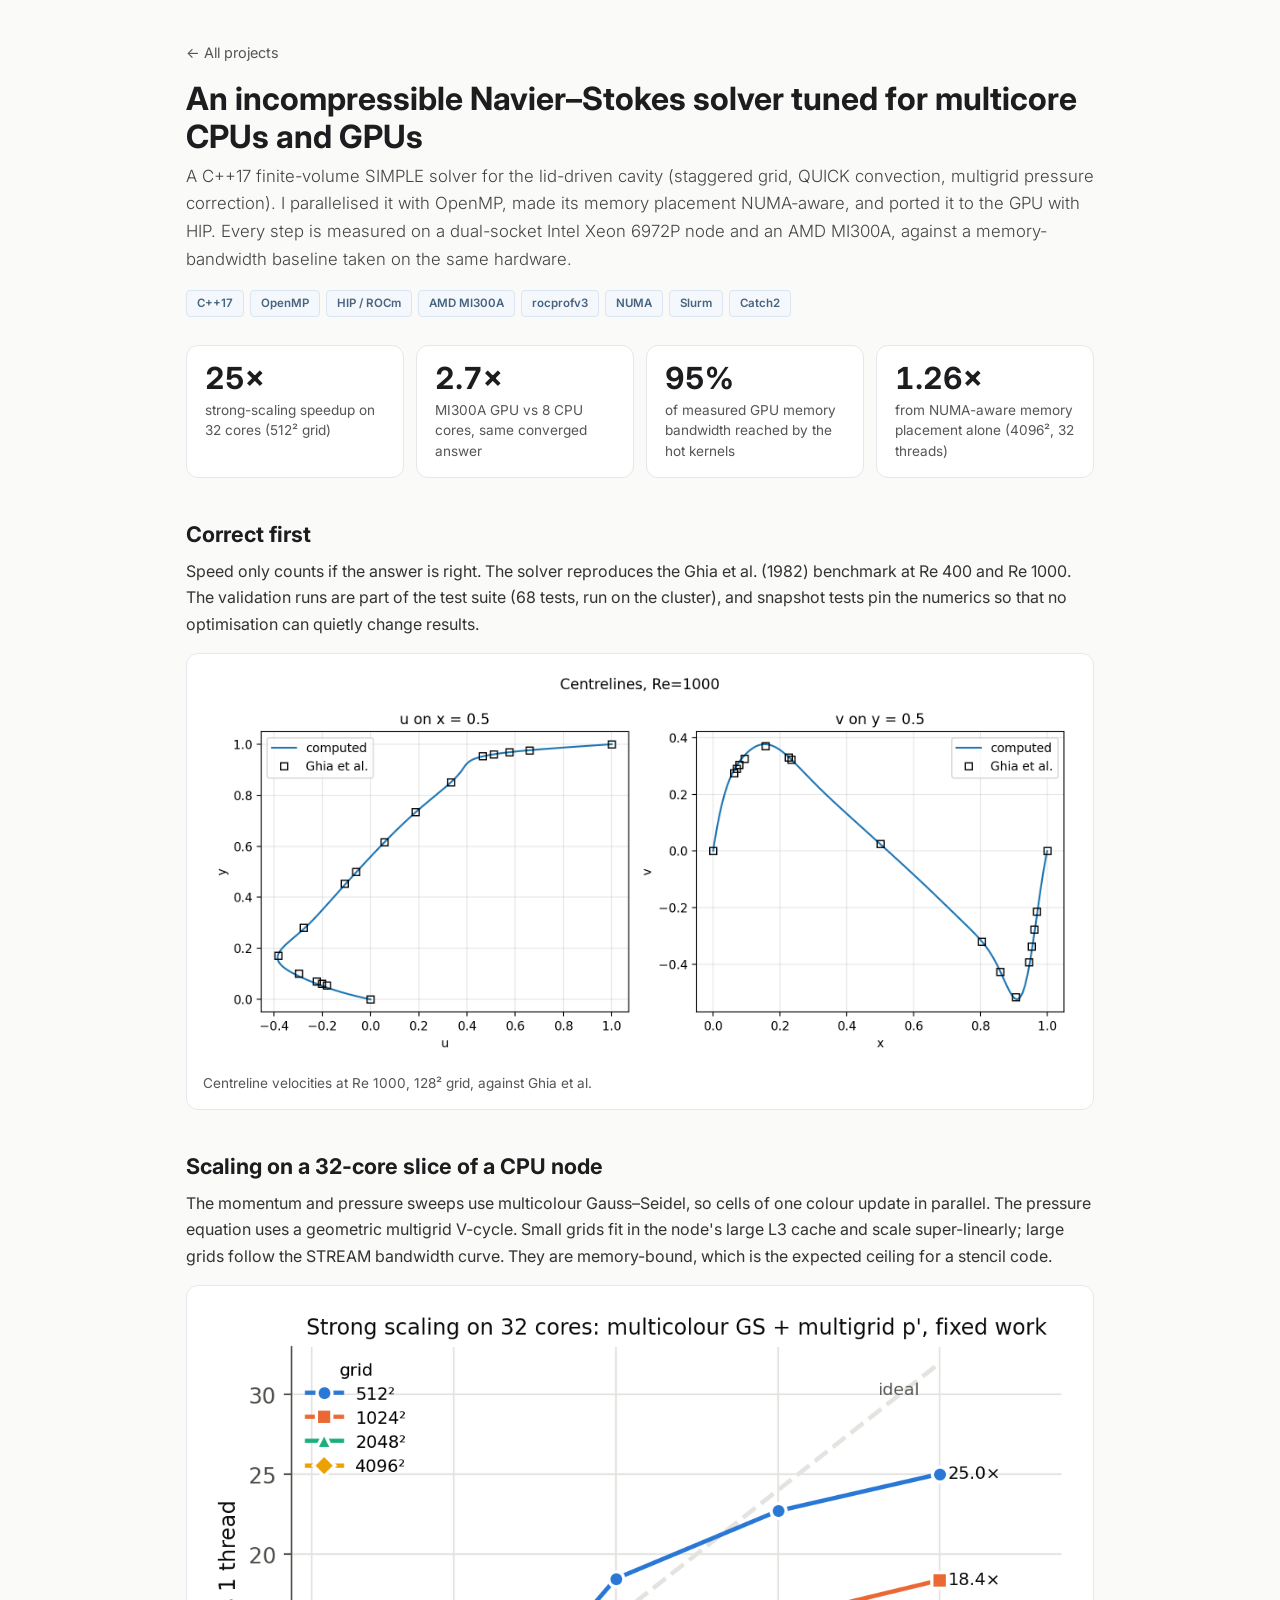
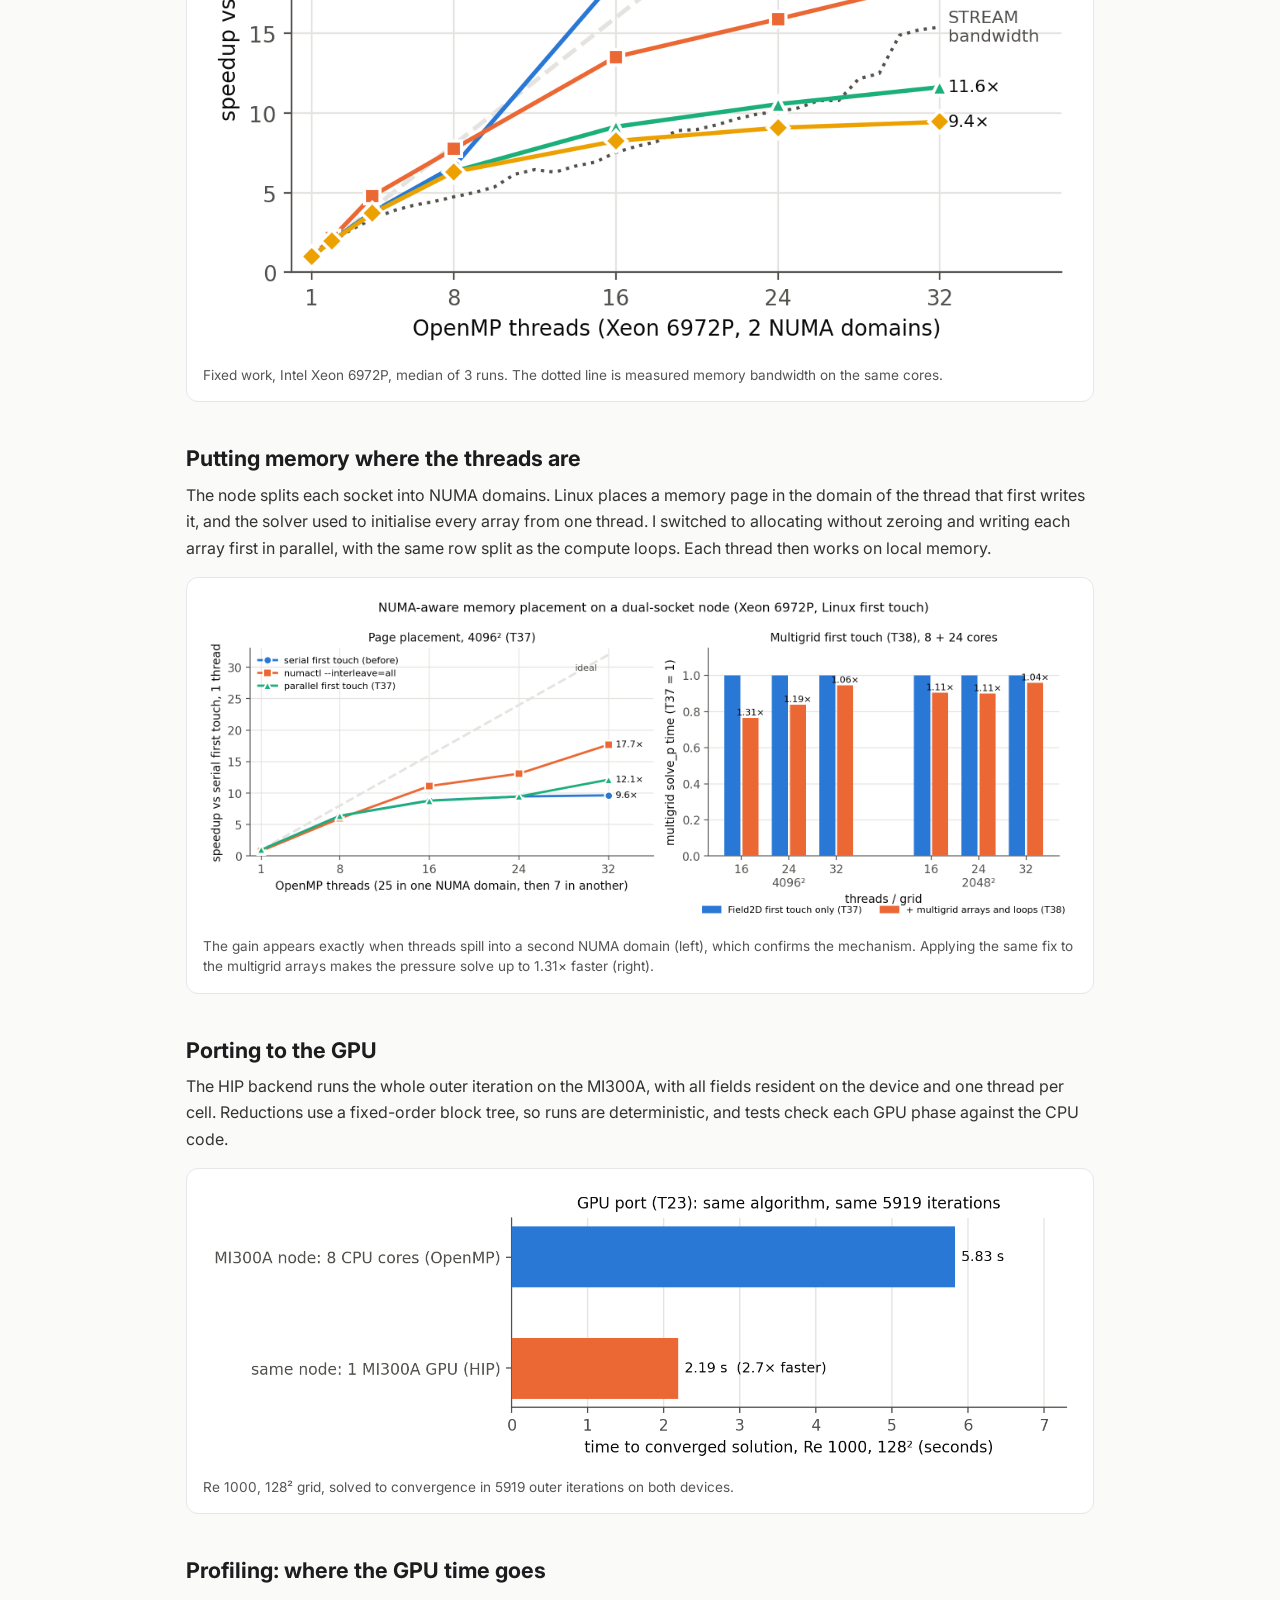
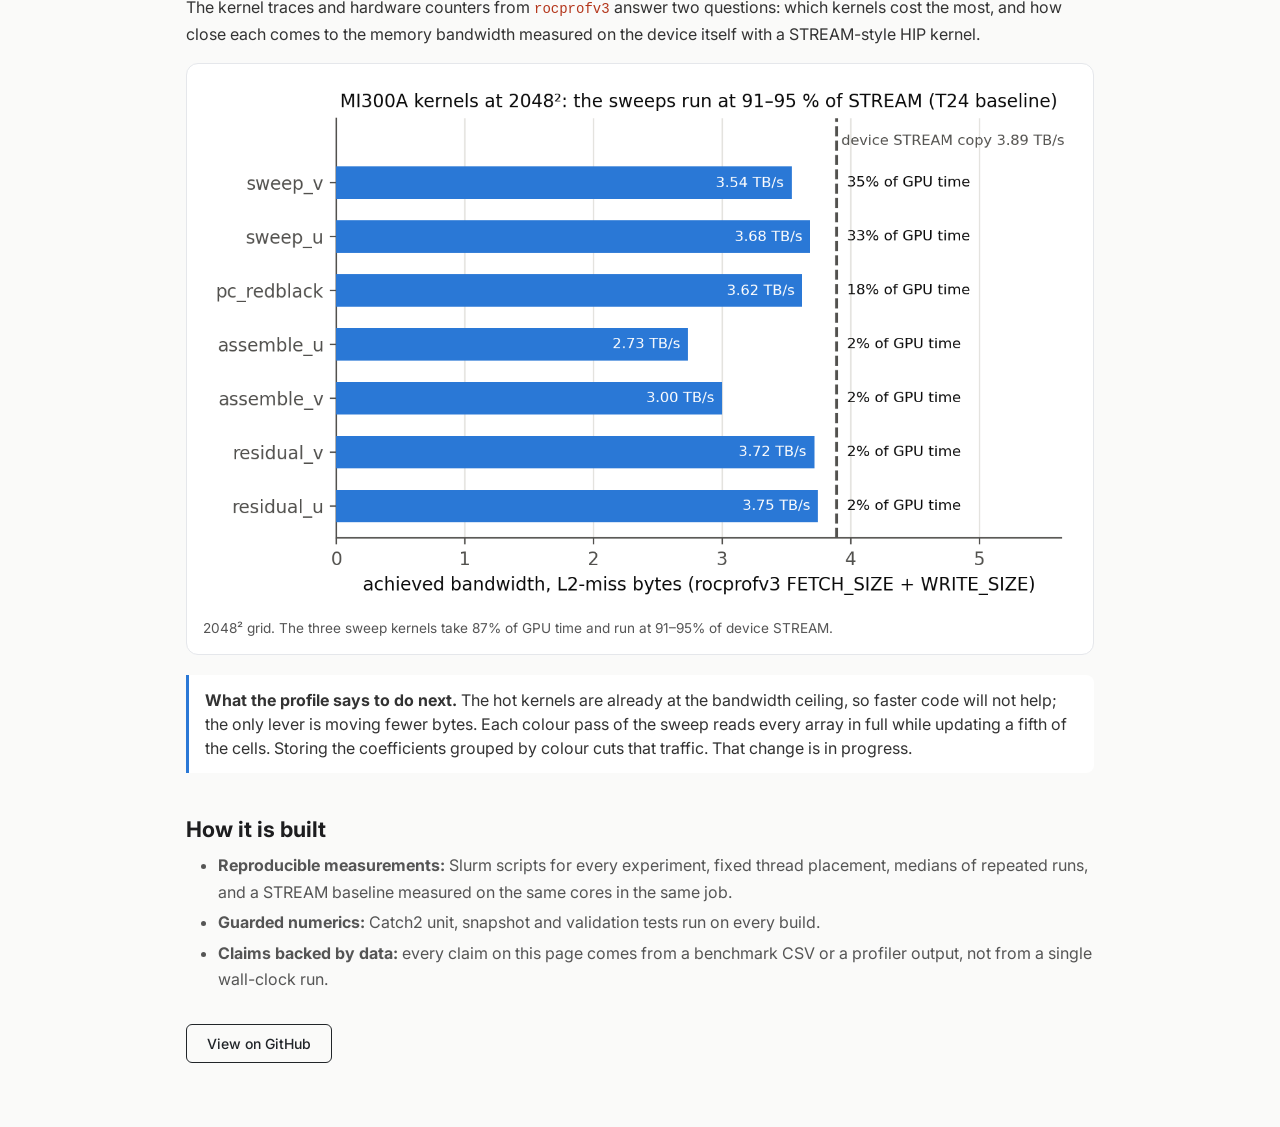
==== simple-hpc.html @ af680469 "Add SIMPLE CPU/GPU HPC case study" ====
<!DOCTYPE html>
<html lang="en">

<head>
    <meta charset="UTF-8">
    <meta name="viewport" content="width=device-width, initial-scale=1.0">
    <title>SIMPLE on CPU and GPU | Arshia Fazeli</title>
    <meta name="description" content="A C++17 SIMPLE CFD solver tuned for multicore CPUs and AMD MI300A GPUs: OpenMP strong scaling, NUMA-aware memory placement, a HIP GPU port, and rocprofv3 profiling.">
    <meta name="author" content="Arshia Fazeli">
    <link rel="canonical" href="https://arfazeli.github.io/simple-hpc.html">
    <meta property="og:title" content="SIMPLE on CPU and GPU | Arshia Fazeli">
    <meta property="og:description" content="OpenMP, NUMA, HIP/ROCm and profiler-driven tuning of a C++17 CFD solver on Intel Xeon and AMD MI300A hardware.">
    <meta property="og:type" content="article">
    <meta property="og:url" content="https://arfazeli.github.io/simple-hpc.html">
    <link href="https://cdn.jsdelivr.net/npm/bootstrap@5.3.0/dist/css/bootstrap.min.css" rel="stylesheet">
    <link href="https://fonts.googleapis.com/css2?family=Inter:wght@400;500;600;700&amp;display=swap" rel="stylesheet">
    <link rel="stylesheet" href="style.css">
    <style>
        .case { max-width: 940px; margin: 0 auto; padding: 2.5rem 1rem 4rem; }
        .case h1 { font-size: 2rem; line-height: 1.2; }
        .case h2 { font-size: 1.35rem; font-weight: 700; color: #1d1d1f; margin: 2.75rem 0 .6rem; }
        .case .lead { font-size: 1.05rem; color: #444; }
        .case p, .case li { line-height: 1.65; }
        .back { font-size: .9rem; color: #555; text-decoration: none; }
        .back:hover { color: #000; }
        .stats { display: grid; grid-template-columns: repeat(auto-fit, minmax(190px, 1fr)); gap: 12px; margin: 1.75rem 0 .5rem; }
        .stat { background: #fff; border: 1px solid #e5e7eb; border-radius: 12px; padding: 1rem 1.1rem; }
        .stat .num { font-size: 1.9rem; font-weight: 700; color: #1d1d1f; line-height: 1.1; font-variant-numeric: tabular-nums; }
        .stat .lbl { font-size: .85rem; color: #555; margin-top: .3rem; }
        figure { background: #fff; border: 1px solid #e5e7eb; border-radius: 12px; padding: 1rem; margin: 1rem 0 1.25rem; }
        figure img { width: 100%; height: auto; display: block; }
        figcaption { font-size: .85rem; color: #555; margin-top: .6rem; }
        .callout { border-left: 3px solid #2a78d6; background: #fff; padding: .8rem 1rem; border-radius: 0 8px 8px 0; margin: 1rem 0; }
        .two { display: grid; grid-template-columns: 1fr 1fr; gap: 12px; }
        @media (max-width: 720px) { .two { grid-template-columns: 1fr; } .case h1 { font-size: 1.6rem; } }
        code { color: #b4361b; }
    </style>
</head>

<body>
    <main class="case">
        <a class="back" href="index.html">← All projects</a>

        <h1 class="mt-3">An incompressible Navier&ndash;Stokes solver tuned for multicore CPUs and GPUs</h1>
        <p class="lead">A C++17 finite-volume SIMPLE solver for the lid-driven cavity (staggered grid, QUICK
            convection, multigrid pressure correction). I parallelised it with OpenMP, made its memory
            placement NUMA-aware, and ported it to the GPU with HIP. Every step is measured on a dual-socket
            Intel Xeon 6972P node and an AMD MI300A, against a memory-bandwidth baseline taken on the same hardware.</p>
        <div class="project-tags">
            <span>C++17</span><span>OpenMP</span><span>HIP / ROCm</span><span>AMD MI300A</span>
            <span>rocprofv3</span><span>NUMA</span><span>Slurm</span><span>Catch2</span>
        </div>

        <div class="stats">
            <div class="stat"><div class="num">25×</div><div class="lbl">strong-scaling speedup on 32 cores (512² grid)</div></div>
            <div class="stat"><div class="num">2.7×</div><div class="lbl">MI300A GPU vs 8 CPU cores, same converged answer</div></div>
            <div class="stat"><div class="num">95%</div><div class="lbl">of measured GPU memory bandwidth reached by the hot kernels</div></div>
            <div class="stat"><div class="num">1.26×</div><div class="lbl">from NUMA-aware memory placement alone (4096², 32 threads)</div></div>
        </div>

        <h2>Correct first</h2>
        <p>Speed only counts if the answer is right. The solver reproduces the Ghia et&nbsp;al. (1982) benchmark
            at Re&nbsp;400 and Re&nbsp;1000. The validation runs are part of the test suite (68 tests, run on the cluster),
            and snapshot tests pin the numerics so that no optimisation can quietly change results.</p>
        <figure>
            <img src="assets/simple-hpc/re1000_128.png" loading="lazy" decoding="async"
                 alt="Computed centreline velocities at Re 1000 on a 128 by 128 grid overlaid on the Ghia et al. reference points">
            <figcaption>Centreline velocities at Re&nbsp;1000, 128² grid, against Ghia et&nbsp;al.</figcaption>
        </figure>

        <h2>Scaling on a 32-core slice of a CPU node</h2>
        <p>The momentum and pressure sweeps use multicolour Gauss–Seidel, so cells of one colour update in parallel. The pressure equation uses a geometric multigrid
            V-cycle. Small grids fit in the node's large L3 cache and scale super-linearly; large grids follow the
            STREAM bandwidth curve. They are memory-bound, which is the expected ceiling for a stencil code.</p>
        <figure>
            <img src="assets/simple-hpc/cpu_scaling.png" loading="lazy" decoding="async"
                 alt="Speedup versus OpenMP threads for four grid sizes, with ideal and STREAM bandwidth reference lines">
            <figcaption>Fixed work, Intel Xeon 6972P, median of 3 runs. The dotted line is measured memory bandwidth
                on the same cores.</figcaption>
        </figure>

        <h2>Putting memory where the threads are</h2>
        <p>The node splits each socket into NUMA domains. Linux places a memory page in the domain of the thread
            that first writes it, and the solver used to initialise every array from one thread. I switched to
            allocating without zeroing and writing each array first in parallel, with the same row split as the
            compute loops. Each thread then works on local memory.</p>
        <figure>
            <img src="assets/simple-hpc/numa.png" loading="lazy" decoding="async"
                 alt="Left: speedup for serial first touch, interleaved memory and parallel first touch. Right: multigrid solve time before and after the fix">
            <figcaption>The gain appears exactly when threads spill into a second NUMA domain (left), which confirms
                the mechanism. Applying the same fix to the multigrid arrays makes the pressure solve up to 1.31× faster (right).</figcaption>
        </figure>

        <h2>Porting to the GPU</h2>
        <p>The HIP backend runs the whole outer iteration on the MI300A, with all fields resident on the device
            and one thread per cell. Reductions use a fixed-order block tree, so runs are deterministic, and tests check
            each GPU phase against the CPU code.</p>
        <figure>
            <img src="assets/simple-hpc/gpu_vs_cpu.png" loading="lazy" decoding="async"
                 alt="Time to solution: 5.83 seconds on 8 CPU cores versus 2.19 seconds on one MI300A GPU">
            <figcaption>Re&nbsp;1000, 128² grid, solved to convergence in 5919 outer iterations on both devices.</figcaption>
        </figure>

        <h2>Profiling: where the GPU time goes</h2>
        <p>The kernel traces and hardware counters from <code>rocprofv3</code> answer two questions: which kernels
            cost the most, and how close each comes to the memory bandwidth measured on the device itself with a
            STREAM-style HIP kernel.</p>
        <figure>
            <img src="assets/simple-hpc/gpu_kernels.png" loading="lazy" decoding="async"
                 alt="Achieved bandwidth per GPU kernel, between 2.7 and 3.75 terabytes per second, against a 3.89 terabyte per second STREAM line">
            <figcaption>2048² grid. The three sweep kernels take 87% of GPU time and run at 91–95% of device STREAM.</figcaption>
        </figure>
        <div class="callout">
            <strong>What the profile says to do next.</strong> The hot kernels are already at the bandwidth ceiling, so
            faster code will not help; the only lever is moving fewer bytes. Each colour pass of the sweep reads every
            array in full while updating a fifth of the cells. Storing the coefficients grouped by colour cuts that
            traffic. That change is in progress.
        </div>

        <h2>How it is built</h2>
        <ul>
            <li><strong>Reproducible measurements:</strong> Slurm scripts for every experiment, fixed thread placement,
                medians of repeated runs, and a STREAM baseline measured on the same cores in the same job.</li>
            <li><strong>Guarded numerics:</strong> Catch2 unit, snapshot and validation tests run on every build.</li>
            <li><strong>Claims backed by data:</strong> every claim on this page comes from a benchmark CSV or a profiler output,
                not from a single wall-clock run.</li>
        </ul>

        <!-- TODO: point this at the public repository once it is published -->
        <a href="https://github.com/arfazeli/simple-hpc" target="_blank"
           class="btn btn-outline-dark btn-rounded mt-3">View on GitHub</a>
    </main>
</body>

</html>
---- style.css ----
/* ===========================
   Base & Typography
   =========================== */
body {
    font-family: 'Inter', -apple-system, BlinkMacSystemFont, "Segoe UI", Roboto, "Helvetica Neue", Arial, sans-serif;
    background: #fafaf9;
    color: #333;
}

h1 {
    font-size: 1.75rem;
    font-weight: 700;
    color: #1d1d1f;
    margin-bottom: 6px;
}

/* ===========================
   Sidebar
   =========================== */
.sidebar {
    position: sticky;
    top: 0;
    height: 100vh;
    overflow-y: auto;
    background-color: #ffffff;
    border-right: 1px solid #e5e7eb;
    padding: 2rem 1.5rem;
}

.profile-photo {
    width: 150px;
    height: 150px;
    object-fit: cover;
    border: 1px solid #e5e7eb;
}

.subtitle {
    font-size: 0.9rem;
    color: #666;
    line-height: 1.5;
    margin-bottom: 1rem;
}

.expertise-text {
    font-size: 0.875rem;
    color: #555;
    line-height: 1.7;
}

.connect-label {
    font-size: 0.75rem;
    color: #666;
    text-transform: uppercase;
    letter-spacing: 0.08em;
    margin-bottom: 10px;
}

/* ===========================
   Social Links
   =========================== */
.social-links {
    display: flex;
    flex-direction: column;
    gap: 8px;
    margin-top: 4px;
}

.social-link {
    display: flex;
    align-items: center;
    gap: 10px;
    padding: 8px 12px;
    color: #444;
    text-decoration: none;
    font-size: 0.9rem;
    font-weight: 500;
}

.social-link:hover {
    color: #245e91;
    text-decoration: underline;
    text-underline-offset: 4px;
}

:where(a, button):focus-visible {
    outline: 2px solid #245e91;
    outline-offset: 4px;
}

/* ===========================
   Buttons
   =========================== */
.btn-rounded {
    border-radius: 6px;
    padding: 8px 20px;
    font-size: 0.875rem;
    font-weight: 500;
    text-decoration: none;
    transition: all 0.2s ease;
}

.btn-rounded:hover {
    background-color: #1d1d1f;
    color: #fff;
    border-color: #1d1d1f;
}

.btn-sm.btn-rounded {
    padding: 6px 16px;
    font-size: 0.8rem;
}

/* ===========================
   Main Content Area
   =========================== */
.main-content {
    background: #fafaf9;
    min-height: 100vh;
}

.main-content.p-4 {
    padding: clamp(1.25rem, 3.5vw, 3.5rem) !important;
}

.main-content > .nav-tabs,
.main-content > .tab-content {
    max-width: 960px;
    margin-left: auto;
    margin-right: auto;
}

/* ===========================
   Navigation Tabs
   =========================== */
.nav-tabs {
    border-bottom: 1px solid #dededb;
    gap: 4px 24px;
    flex-wrap: wrap;
}

.nav-tabs .nav-link {
    border-radius: 0;
    padding: 10px 0;
    background: transparent;
    border: none;
    border-bottom: 2px solid transparent;
    color: #555;
    font-size: 0.95rem;
    font-weight: 500;
}

.nav-tabs .nav-link:hover,
.nav-tabs .nav-link.active {
    background: transparent;
    color: #245e91;
    border-color: #245e91;
}

/* ===========================
   Tab Content
   =========================== */
.tab-content {
    background-color: transparent;
    padding: 0;
}

/* ===========================
   Cards
   =========================== */
.card {
    border: 1px solid #e2e4e5;
    border-radius: 10px;
    background-color: #ffffff;
    overflow: hidden;
    margin-bottom: 24px;
}

.card.mb-3 {
    margin-bottom: 24px !important;
}

.featured-project {
    border-color: #b8ccdd;
}

.experience-featured {
    border-left: 4px solid #245e91;
}

.card-body {
    padding: 1.5rem;
    display: flex;
    flex-direction: column;
    justify-content: center;
}

.card-title {
    font-size: 1.125rem;
    font-weight: 600;
    color: #1d1d1f;
    margin-bottom: 4px;
}

.card-subtitle {
    font-size: 0.875rem;
}

.card-text {
    font-size: 1rem;
    color: #555;
    line-height: 1.65;
}

ul li {
    font-size: 1rem;
    color: #555;
    line-height: 1.7;
    margin-bottom: 4px;
}

/* Date badge on education / experience cards */
.date-badge {
    font-size: 0.78rem;
    color: #666;
    background-color: #f5f5f7;
    padding: 4px 12px;
    border-radius: 20px;
    white-space: nowrap;
    align-self: flex-start;
    flex-shrink: 0;
}

/* ===========================
   Project Card Images
   =========================== */
.project-img-wrap {
    background-color: #f8f9fa;
    display: flex;
    align-items: center;
    justify-content: center;
    padding: 12px;
    min-height: 180px;
}

.project-img {
    width: 100%;
    height: 180px;
    object-fit: contain;
    border-radius: 8px;
}

.project-video {
    display: block;
    background: #ffffff;
}

.project-tags {
    display: flex;
    flex-wrap: wrap;
    gap: 6px;
    margin-top: 2px;
}

.text-project-body {
    padding: 1.5rem 1.65rem;
}

.project-tags span {
    padding: 4px 10px;
    border: 1px solid #d9e5f3;
    border-radius: 4px;
    background: #f4f8fc;
    color: #47647e;
    font-size: 0.72rem;
    font-weight: 600;
}

/* ===========================
   Publications
   =========================== */
.pub-card {
    border-left: 4px solid #245e91;
}

.badge-journal {
    display: inline-block;
    background-color: #e8f0fe;
    color: #245e91;
    font-size: 0.8rem;
    font-weight: 600;
    padding: 5px 14px;
    border-radius: 20px;
}

.badge-published {
    display: inline-block;
    background-color: #ecfdf5;
    color: #059669;
    font-size: 0.8rem;
    font-weight: 600;
    padding: 5px 14px;
    border-radius: 20px;
    border: 1px solid #6ee7b7;
}

.badge-under-review {
    display: inline-block;
    background-color: #fff7ed;
    color: #d97706;
    font-size: 0.8rem;
    font-weight: 600;
    padding: 5px 14px;
    border-radius: 20px;
    border: 1px solid #fcd34d;
}

.section-label {
    font-size: 0.75rem;
    font-weight: 700;
    text-transform: uppercase;
    letter-spacing: 0.08em;
    color: #666;
    border-bottom: 1px solid #e5e5e5;
    padding-bottom: 6px;
}

.pub-title {
    font-size: 1.1rem;
    font-weight: 700;
    color: #1d1d1f;
    line-height: 1.5;
    margin-bottom: 6px;
}

.pub-authors {
    font-size: 0.875rem;
    color: #666;
    margin-bottom: 0.75rem;
}

.pub-keywords {
    display: flex;
    flex-wrap: wrap;
    gap: 6px;
    margin-top: 14px;
}

.keyword-tag {
    background-color: #f5f5f7;
    color: #555;
    font-size: 0.75rem;
    font-weight: 500;
    padding: 4px 12px;
    border-radius: 20px;
    border: 1px solid #e0e0e0;
}

/* ===========================
   About Section
   =========================== */
.about-intro-card {
    border: none;
    background: transparent;
}

.about-intro-card .card-body {
    padding: 1.5rem 0 2rem;
}

.about-greeting {
    font-size: clamp(1.75rem, 3vw, 2.25rem);
    letter-spacing: -0.035em;
    font-weight: 700;
    color: #1d1d1f;
    margin-bottom: 10px;
}

.about-intro {
    max-width: 68ch;
    font-size: 1rem;
    color: #444;
    line-height: 1.75;
    margin-bottom: 0;
}

.about-section-title {
    font-size: 1rem;
    font-weight: 700;
    color: #1d1d1f;
    margin-bottom: 12px;
}

.about-build-list {
    display: flex;
    flex-direction: column;
    gap: 10px;
}

.about-build-item {
    display: flex;
    gap: 10px;
    font-size: 0.9rem;
    color: #555;
    line-height: 1.6;
}

.about-build-icon {
    color: #245e91;
    font-weight: 700;
    flex-shrink: 0;
    margin-top: 1px;
}

/* Skills & Tools */
.skills-group {
    display: flex;
    align-items: flex-start;
    gap: 12px;
    flex-wrap: wrap;
}

.skills-label {
    font-size: 0.78rem;
    font-weight: 600;
    color: #666;
    text-transform: uppercase;
    letter-spacing: 0.06em;
    min-width: 130px;
    padding-top: 5px;
    flex-shrink: 0;
}

.skills-chips {
    display: flex;
    flex-wrap: wrap;
    gap: 6px;
}

.skill-chip {
    background-color: #f0f6ff;
    color: #245e91;
    font-size: 0.8rem;
    font-weight: 500;
    padding: 4px 14px;
    border-radius: 20px;
    border: 1px solid #c7d9fb;
}

/* ===========================
   Responsive
   =========================== */
@media (max-width: 767.98px) {
    .sidebar {
        position: relative;
        height: auto;
        border-right: none;
        border-bottom: 1px solid #e5e7eb;
    }

    .project-img-wrap {
        min-height: 160px;
    }

    .date-badge {
        margin-top: 6px;
    }
}
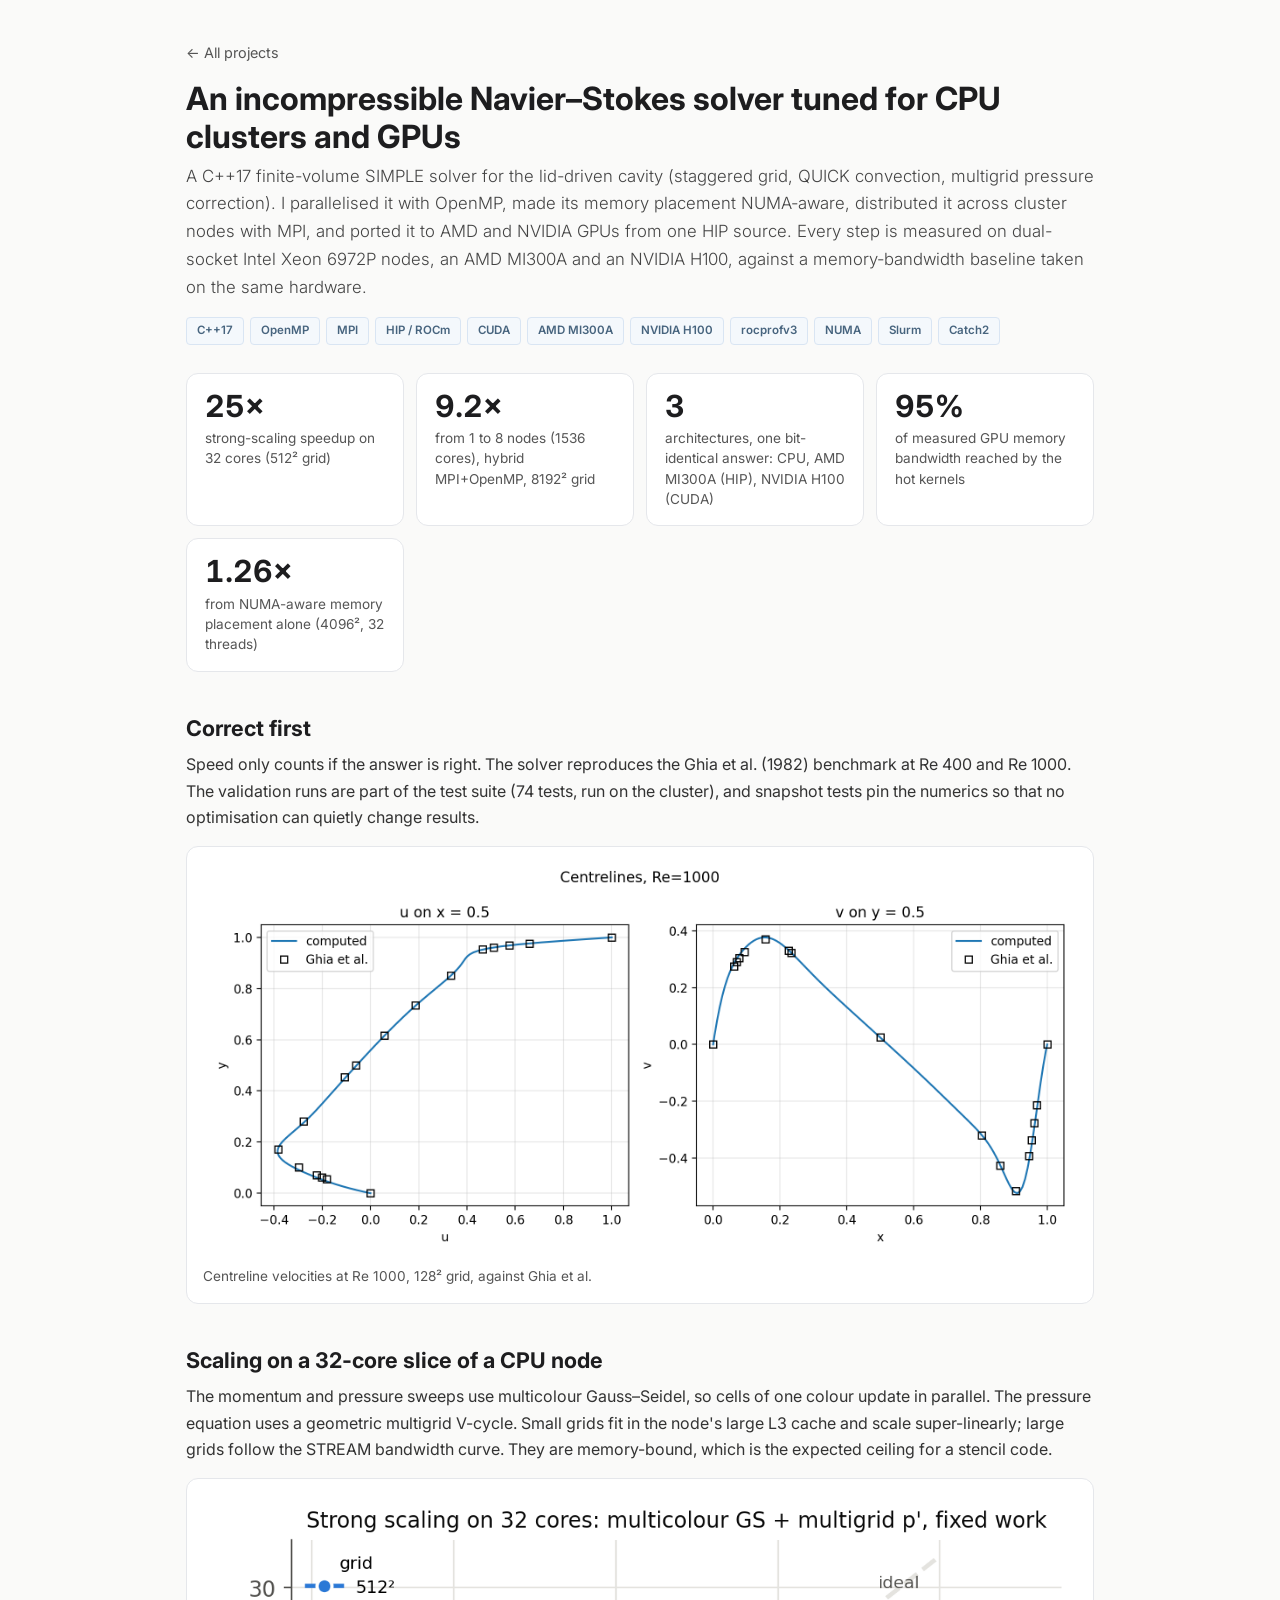
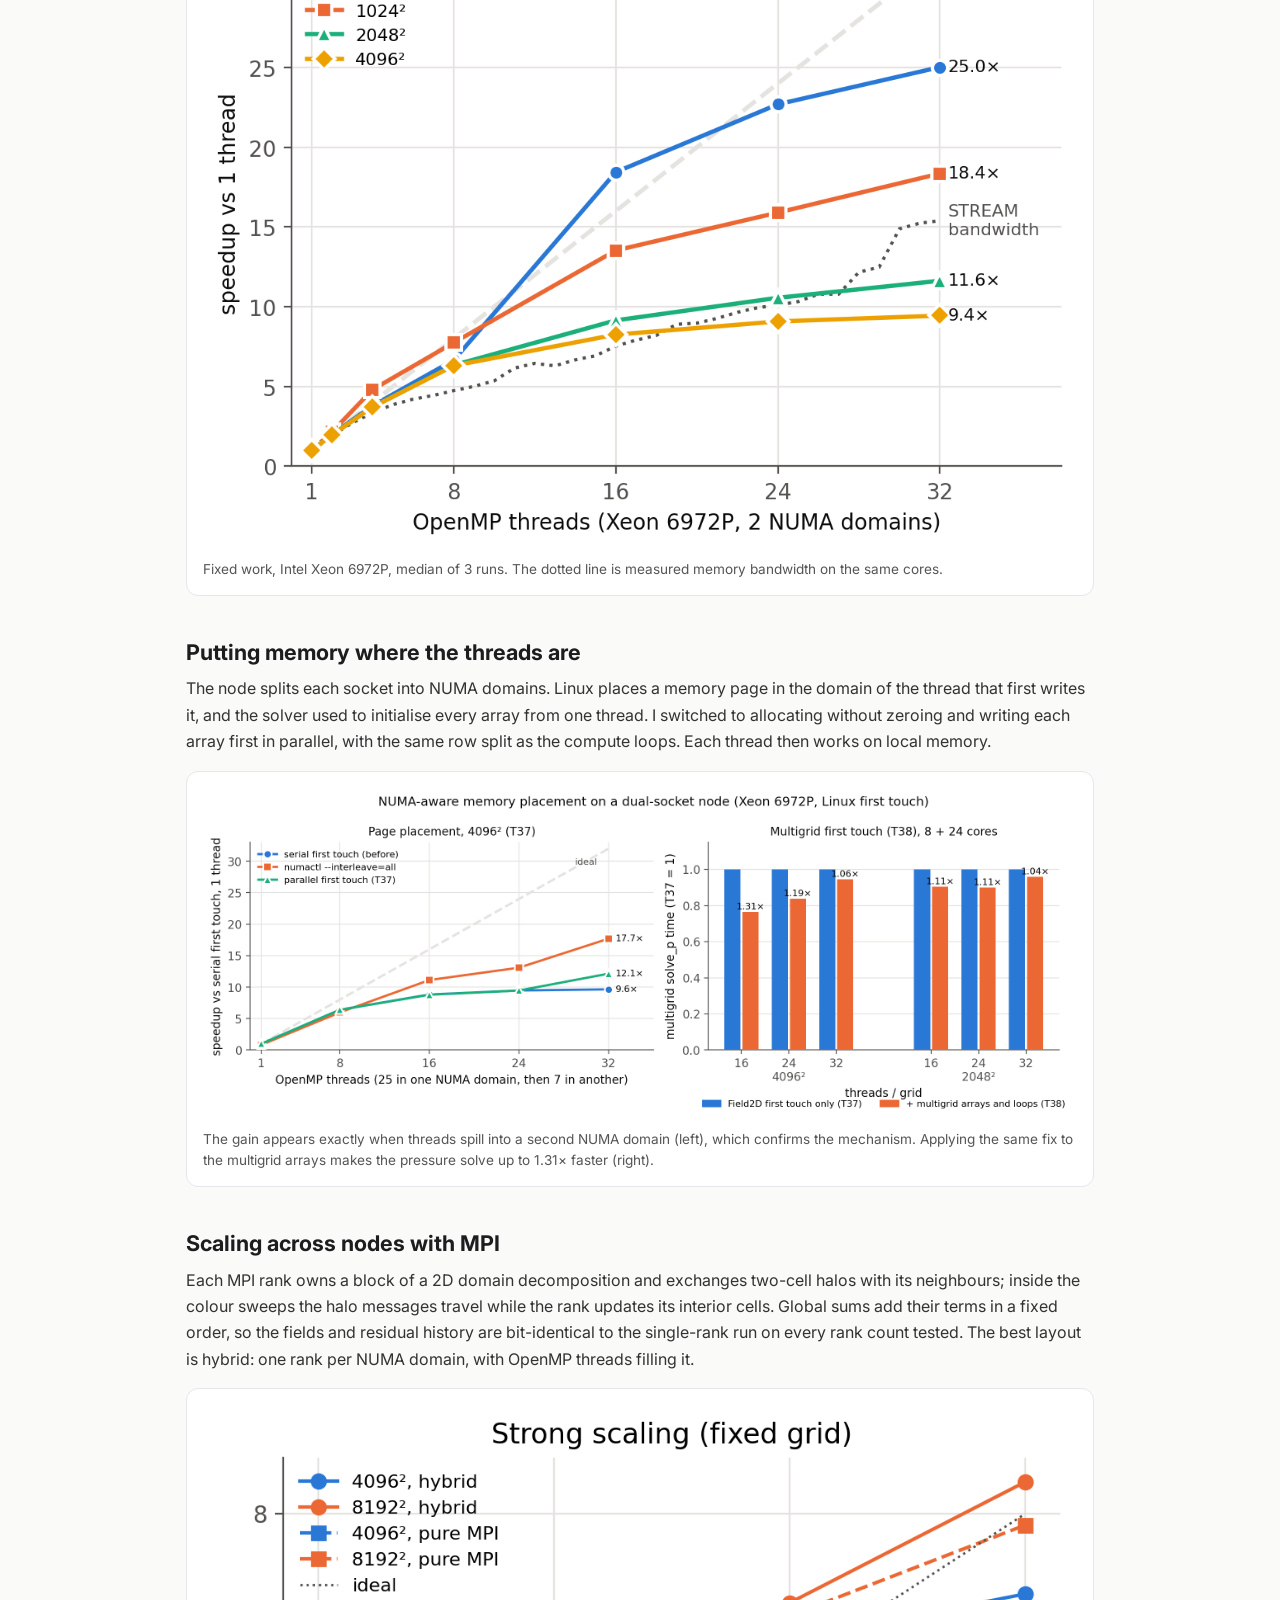
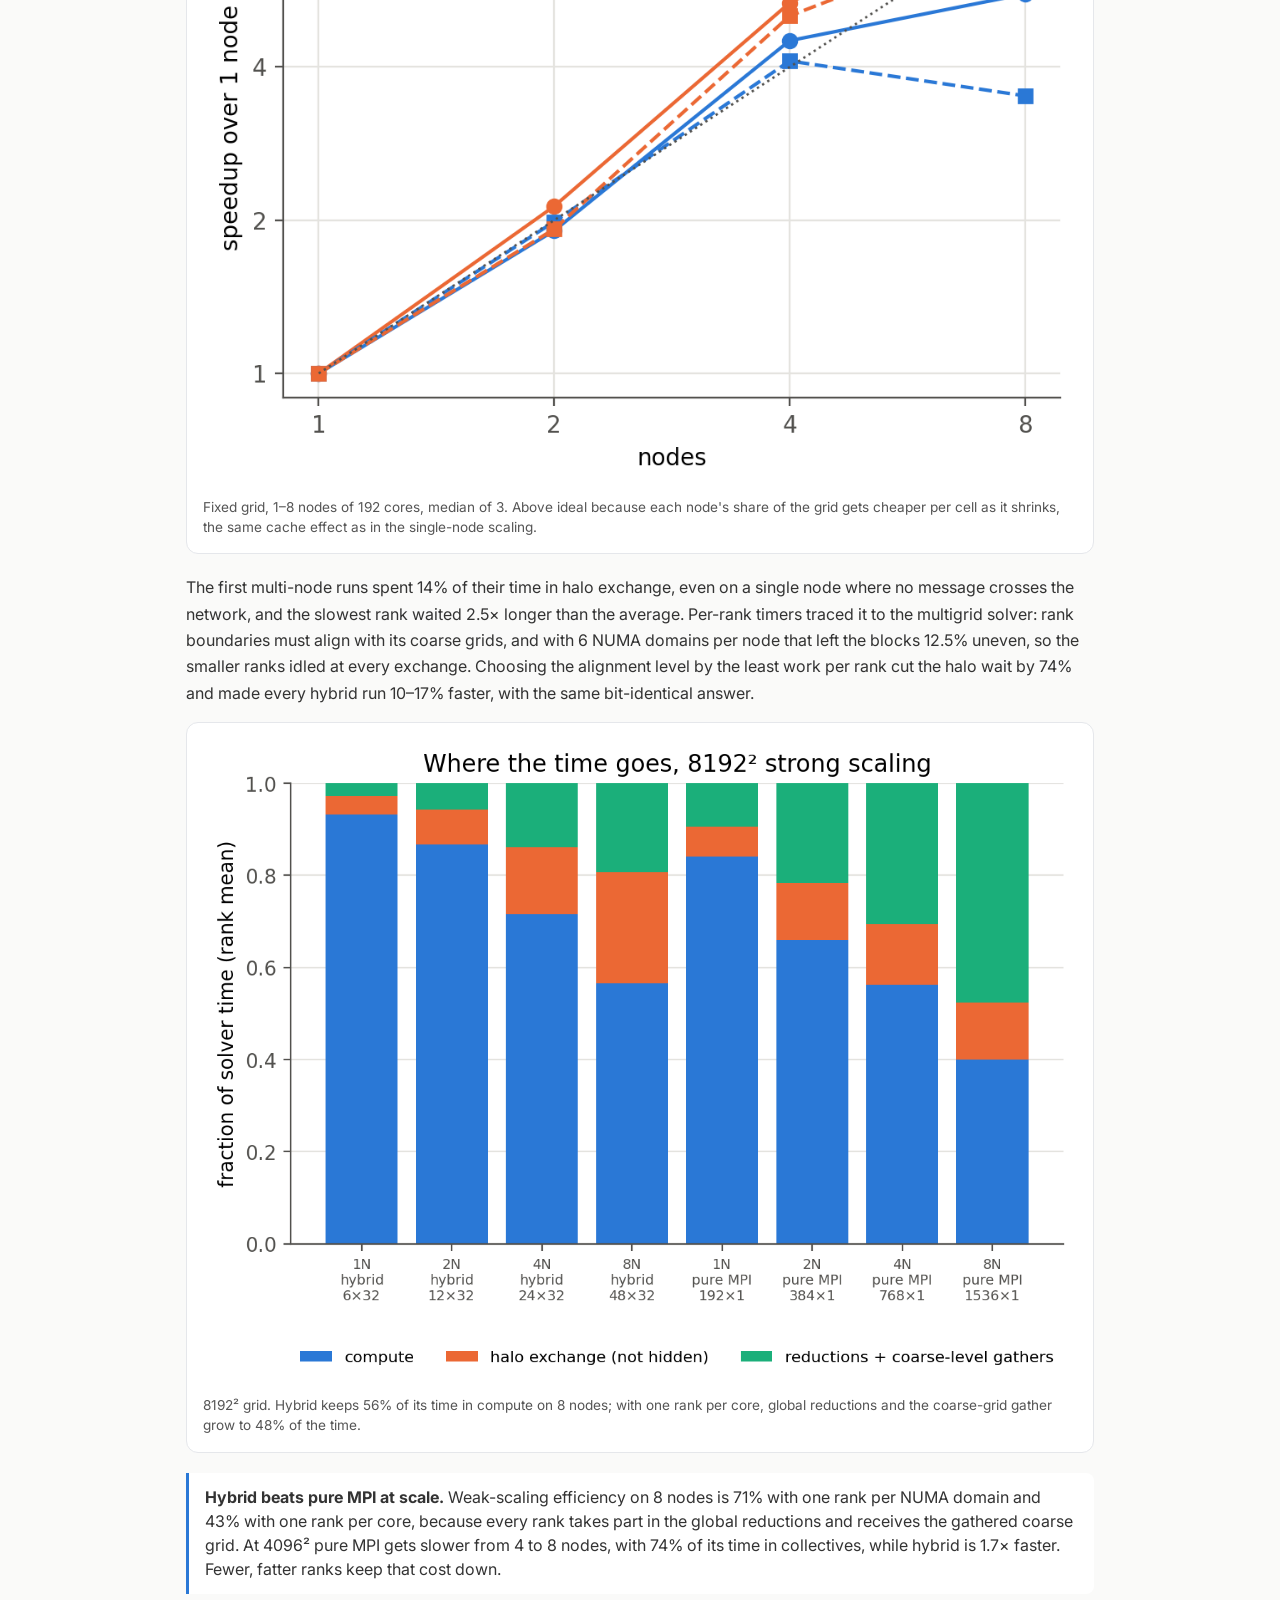
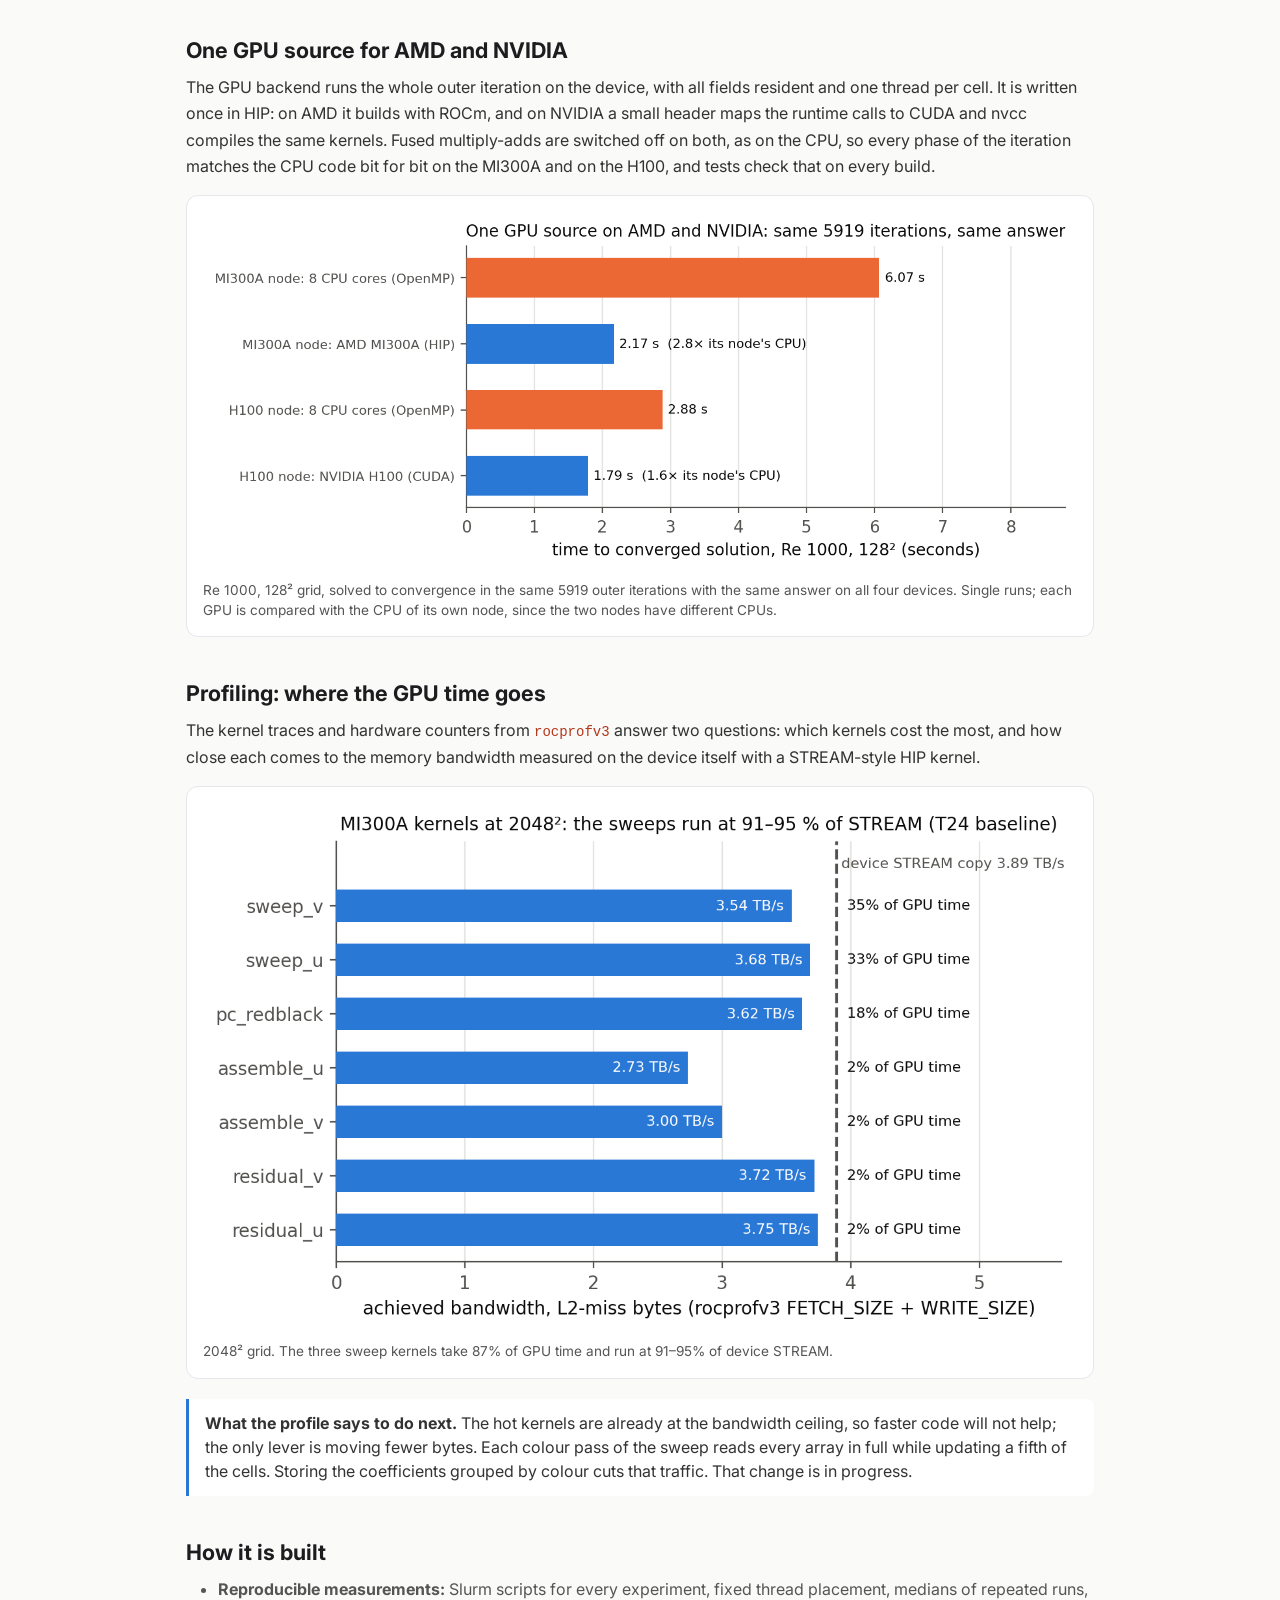
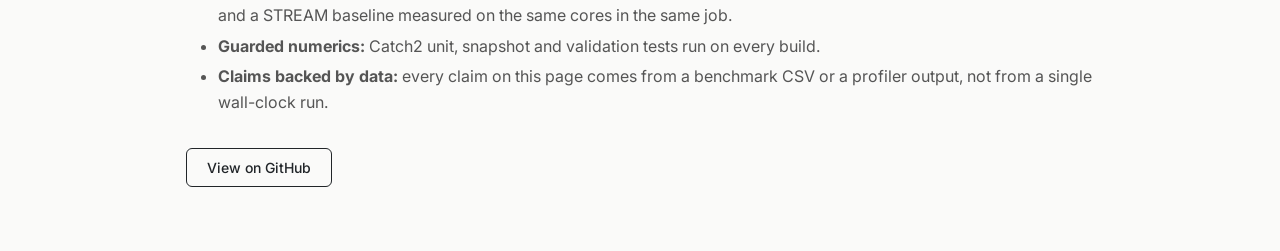
==== commit 9801e959: "Add lbmtorch and simple-hpc updates" ====
--- a/simple-hpc.html
+++ b/simple-hpc.html
@@ -5,11 +5,11 @@
     <meta charset="UTF-8">
     <meta name="viewport" content="width=device-width, initial-scale=1.0">
     <title>SIMPLE on CPU and GPU | Arshia Fazeli</title>
-    <meta name="description" content="A C++17 SIMPLE CFD solver tuned for multicore CPUs and AMD MI300A GPUs: OpenMP strong scaling, NUMA-aware memory placement, a HIP GPU port, and rocprofv3 profiling.">
+    <meta name="description" content="A C++17 SIMPLE CFD solver tuned for CPU clusters and GPUs: OpenMP and hybrid MPI scaling across nodes, NUMA-aware memory placement, one GPU source for AMD MI300A (HIP) and NVIDIA H100 (CUDA), and rocprofv3 profiling.">
     <meta name="author" content="Arshia Fazeli">
     <link rel="canonical" href="https://arfazeli.github.io/simple-hpc.html">
     <meta property="og:title" content="SIMPLE on CPU and GPU | Arshia Fazeli">
-    <meta property="og:description" content="OpenMP, NUMA, HIP/ROCm and profiler-driven tuning of a C++17 CFD solver on Intel Xeon and AMD MI300A hardware.">
+    <meta property="og:description" content="OpenMP, MPI, NUMA, HIP/CUDA and profiler-driven tuning of a C++17 CFD solver on Intel Xeon, AMD MI300A and NVIDIA H100 hardware.">
     <meta property="og:type" content="article">
     <meta property="og:url" content="https://arfazeli.github.io/simple-hpc.html">
     <link href="https://cdn.jsdelivr.net/npm/bootstrap@5.3.0/dist/css/bootstrap.min.css" rel="stylesheet">
@@ -41,26 +41,28 @@
     <main class="case">
         <a class="back" href="index.html">← All projects</a>
 
-        <h1 class="mt-3">An incompressible Navier&ndash;Stokes solver tuned for multicore CPUs and GPUs</h1>
+        <h1 class="mt-3">An incompressible Navier&ndash;Stokes solver tuned for CPU clusters and GPUs</h1>
         <p class="lead">A C++17 finite-volume SIMPLE solver for the lid-driven cavity (staggered grid, QUICK
             convection, multigrid pressure correction). I parallelised it with OpenMP, made its memory
-            placement NUMA-aware, and ported it to the GPU with HIP. Every step is measured on a dual-socket
-            Intel Xeon 6972P node and an AMD MI300A, against a memory-bandwidth baseline taken on the same hardware.</p>
+            placement NUMA-aware, distributed it across cluster nodes with MPI, and ported it to AMD and NVIDIA
+            GPUs from one HIP source. Every step is measured on dual-socket Intel Xeon 6972P nodes, an AMD MI300A
+            and an NVIDIA H100, against a memory-bandwidth baseline taken on the same hardware.</p>
         <div class="project-tags">
-            <span>C++17</span><span>OpenMP</span><span>HIP / ROCm</span><span>AMD MI300A</span>
+            <span>C++17</span><span>OpenMP</span><span>MPI</span><span>HIP / ROCm</span><span>CUDA</span><span>AMD MI300A</span><span>NVIDIA H100</span>
             <span>rocprofv3</span><span>NUMA</span><span>Slurm</span><span>Catch2</span>
         </div>
 
         <div class="stats">
             <div class="stat"><div class="num">25×</div><div class="lbl">strong-scaling speedup on 32 cores (512² grid)</div></div>
-            <div class="stat"><div class="num">2.7×</div><div class="lbl">MI300A GPU vs 8 CPU cores, same converged answer</div></div>
+            <div class="stat"><div class="num">9.2×</div><div class="lbl">from 1 to 8 nodes (1536 cores), hybrid MPI+OpenMP, 8192² grid</div></div>
+            <div class="stat"><div class="num">3</div><div class="lbl">architectures, one bit-identical answer: CPU, AMD MI300A (HIP), NVIDIA H100 (CUDA)</div></div>
             <div class="stat"><div class="num">95%</div><div class="lbl">of measured GPU memory bandwidth reached by the hot kernels</div></div>
             <div class="stat"><div class="num">1.26×</div><div class="lbl">from NUMA-aware memory placement alone (4096², 32 threads)</div></div>
         </div>
 
         <h2>Correct first</h2>
         <p>Speed only counts if the answer is right. The solver reproduces the Ghia et&nbsp;al. (1982) benchmark
-            at Re&nbsp;400 and Re&nbsp;1000. The validation runs are part of the test suite (68 tests, run on the cluster),
+            at Re&nbsp;400 and Re&nbsp;1000. The validation runs are part of the test suite (74 tests, run on the cluster),
             and snapshot tests pin the numerics so that no optimisation can quietly change results.</p>
         <figure>
             <img src="assets/simple-hpc/re1000_128.png" loading="lazy" decoding="async"
@@ -91,14 +93,49 @@
                 the mechanism. Applying the same fix to the multigrid arrays makes the pressure solve up to 1.31× faster (right).</figcaption>
         </figure>
 
-        <h2>Porting to the GPU</h2>
-        <p>The HIP backend runs the whole outer iteration on the MI300A, with all fields resident on the device
-            and one thread per cell. Reductions use a fixed-order block tree, so runs are deterministic, and tests check
-            each GPU phase against the CPU code.</p>
+        <h2>Scaling across nodes with MPI</h2>
+        <p>Each MPI rank owns a block of a 2D domain decomposition and exchanges two-cell halos with its
+            neighbours; inside the colour sweeps the halo messages travel while the rank updates its interior cells.
+            Global sums add their terms in a fixed order, so the fields and residual history are bit-identical to
+            the single-rank run on every rank count tested. The best layout is hybrid: one rank per NUMA domain,
+            with OpenMP threads filling it.</p>
+        <figure>
+            <img src="assets/simple-hpc/mpi_strong.png" loading="lazy" decoding="async"
+                 alt="Speedup versus number of nodes, 1 to 8, for 4096 and 8192 squared grids, hybrid and pure MPI, against an ideal line">
+            <figcaption>Fixed grid, 1&ndash;8 nodes of 192 cores, median of 3. Above ideal because each node's share of
+                the grid gets cheaper per cell as it shrinks, the same cache effect as in the single-node scaling.</figcaption>
+        </figure>
+        <p>The first multi-node runs spent 14% of their time in halo exchange, even on a single node where no message
+            crosses the network, and the slowest rank waited 2.5&times; longer than the average. Per-rank timers traced
+            it to the multigrid solver: rank boundaries must align with its coarse grids, and with 6 NUMA domains per node
+            that left the blocks 12.5% uneven, so the smaller ranks idled at every exchange. Choosing the alignment level
+            by the least work per rank cut the halo wait by 74% and made every hybrid run 10&ndash;17% faster, with the
+            same bit-identical answer.</p>
+        <figure>
+            <img src="assets/simple-hpc/mpi_comm.png" loading="lazy" decoding="async"
+                 alt="Stacked bars of compute, halo exchange and collective time fractions for 1, 2, 4 and 8 nodes, hybrid and pure MPI">
+            <figcaption>8192² grid. Hybrid keeps 56% of its time in compute on 8 nodes; with one rank per core, global
+                reductions and the coarse-grid gather grow to 48% of the time.</figcaption>
+        </figure>
+        <div class="callout">
+            <strong>Hybrid beats pure MPI at scale.</strong> Weak-scaling efficiency on 8 nodes is 71% with one rank per
+            NUMA domain and 43% with one rank per core, because every rank takes part in the global reductions and
+            receives the gathered coarse grid. At 4096² pure MPI gets slower from 4 to 8 nodes, with 74% of its time
+            in collectives, while hybrid is 1.7&times; faster. Fewer, fatter ranks keep that cost down.
+        </div>
+
+        <h2>One GPU source for AMD and NVIDIA</h2>
+        <p>The GPU backend runs the whole outer iteration on the device, with all fields resident and one thread
+            per cell. It is written once in HIP: on AMD it builds with ROCm, and on NVIDIA a small header maps the
+            runtime calls to CUDA and nvcc compiles the same kernels. Fused multiply-adds are switched off on both,
+            as on the CPU, so every phase of the iteration matches the CPU code bit for bit on the MI300A and on the
+            H100, and tests check that on every build.</p>
         <figure>
             <img src="assets/simple-hpc/gpu_vs_cpu.png" loading="lazy" decoding="async"
-                 alt="Time to solution: 5.83 seconds on 8 CPU cores versus 2.19 seconds on one MI300A GPU">
-            <figcaption>Re&nbsp;1000, 128² grid, solved to convergence in 5919 outer iterations on both devices.</figcaption>
+                 alt="Time to solution at Re 1000 on a 128 squared grid: AMD MI300A 2.17 seconds and NVIDIA H100 1.79 seconds, each beside the 8 CPU cores of its own node">
+            <figcaption>Re&nbsp;1000, 128² grid, solved to convergence in the same 5919 outer iterations with the same
+                answer on all four devices. Single runs; each GPU is compared with the CPU of its own node, since the
+                two nodes have different CPUs.</figcaption>
         </figure>
 
         <h2>Profiling: where the GPU time goes</h2>
